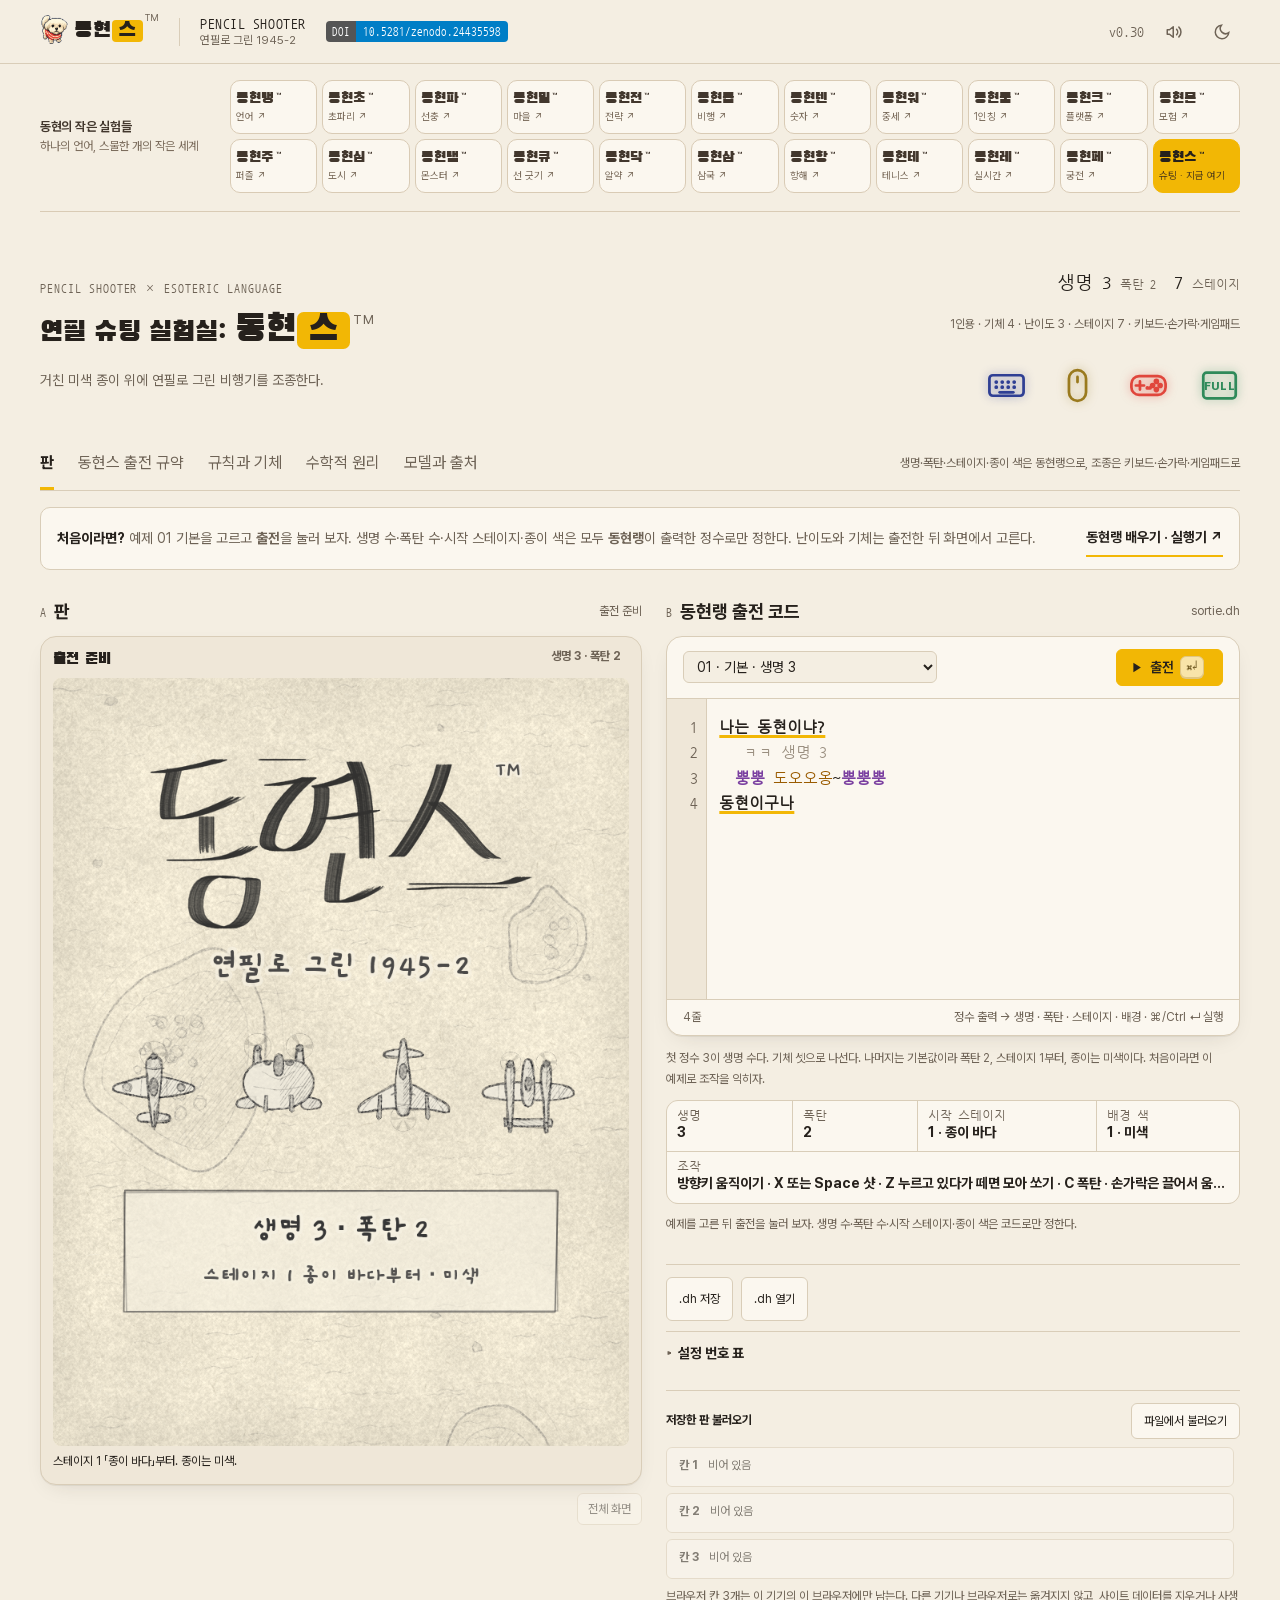
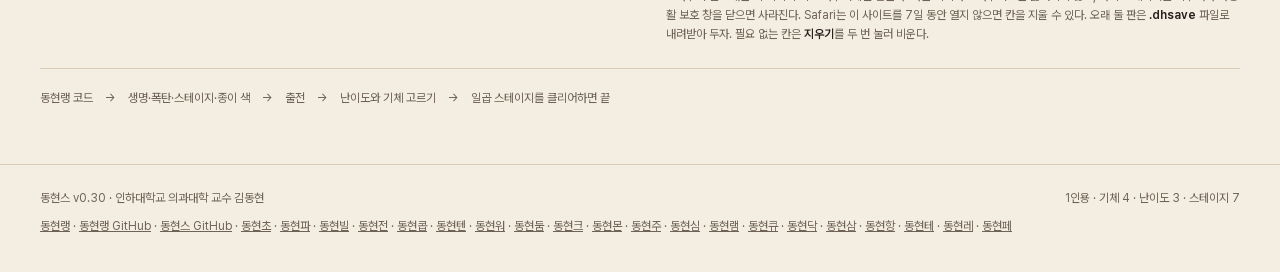
==== index.html @ a277fc1c "v0.30: 스테이지 6·7과 끝판왕, 엔딩 축하, 기체 균형 - 스테이지 6 「모눈 도시」, 7 「백지 하늘」을 더함. 새 적 넷, 중간 보스 둘, 보스 하늘 항모, 끝판왕 흑심" ====
<!doctype html>
<html lang="ko" data-theme="light">
<head>
  <meta charset="utf-8"><meta name="viewport" content="width=device-width,initial-scale=1,viewport-fit=cover">
  <meta name="description" content="동현랭으로 생명·폭탄·스테이지·종이 색을 정하고, 연필로 그린 비행기를 조종해 일곱 스테이지를 클리어하는 세로 슈팅 게임이다.">
  <title>동현스™ · 연필로 그린 1945-2</title>
  <link rel="icon" type="image/x-icon" sizes="16x16 32x32 48x48" href="./favicon.ico">
  <link rel="icon" type="image/png" sizes="32x32" href="./favicon.png">
  <link rel="apple-touch-icon" sizes="180x180" href="./apple-touch-icon.png">
  <style>@font-face{font-family:'Black Han Sans';src:url('[data-uri]') format('woff2');font-display:swap;font-weight:400}
@font-face{font-family:'Pretendard';src:url('[data-uri]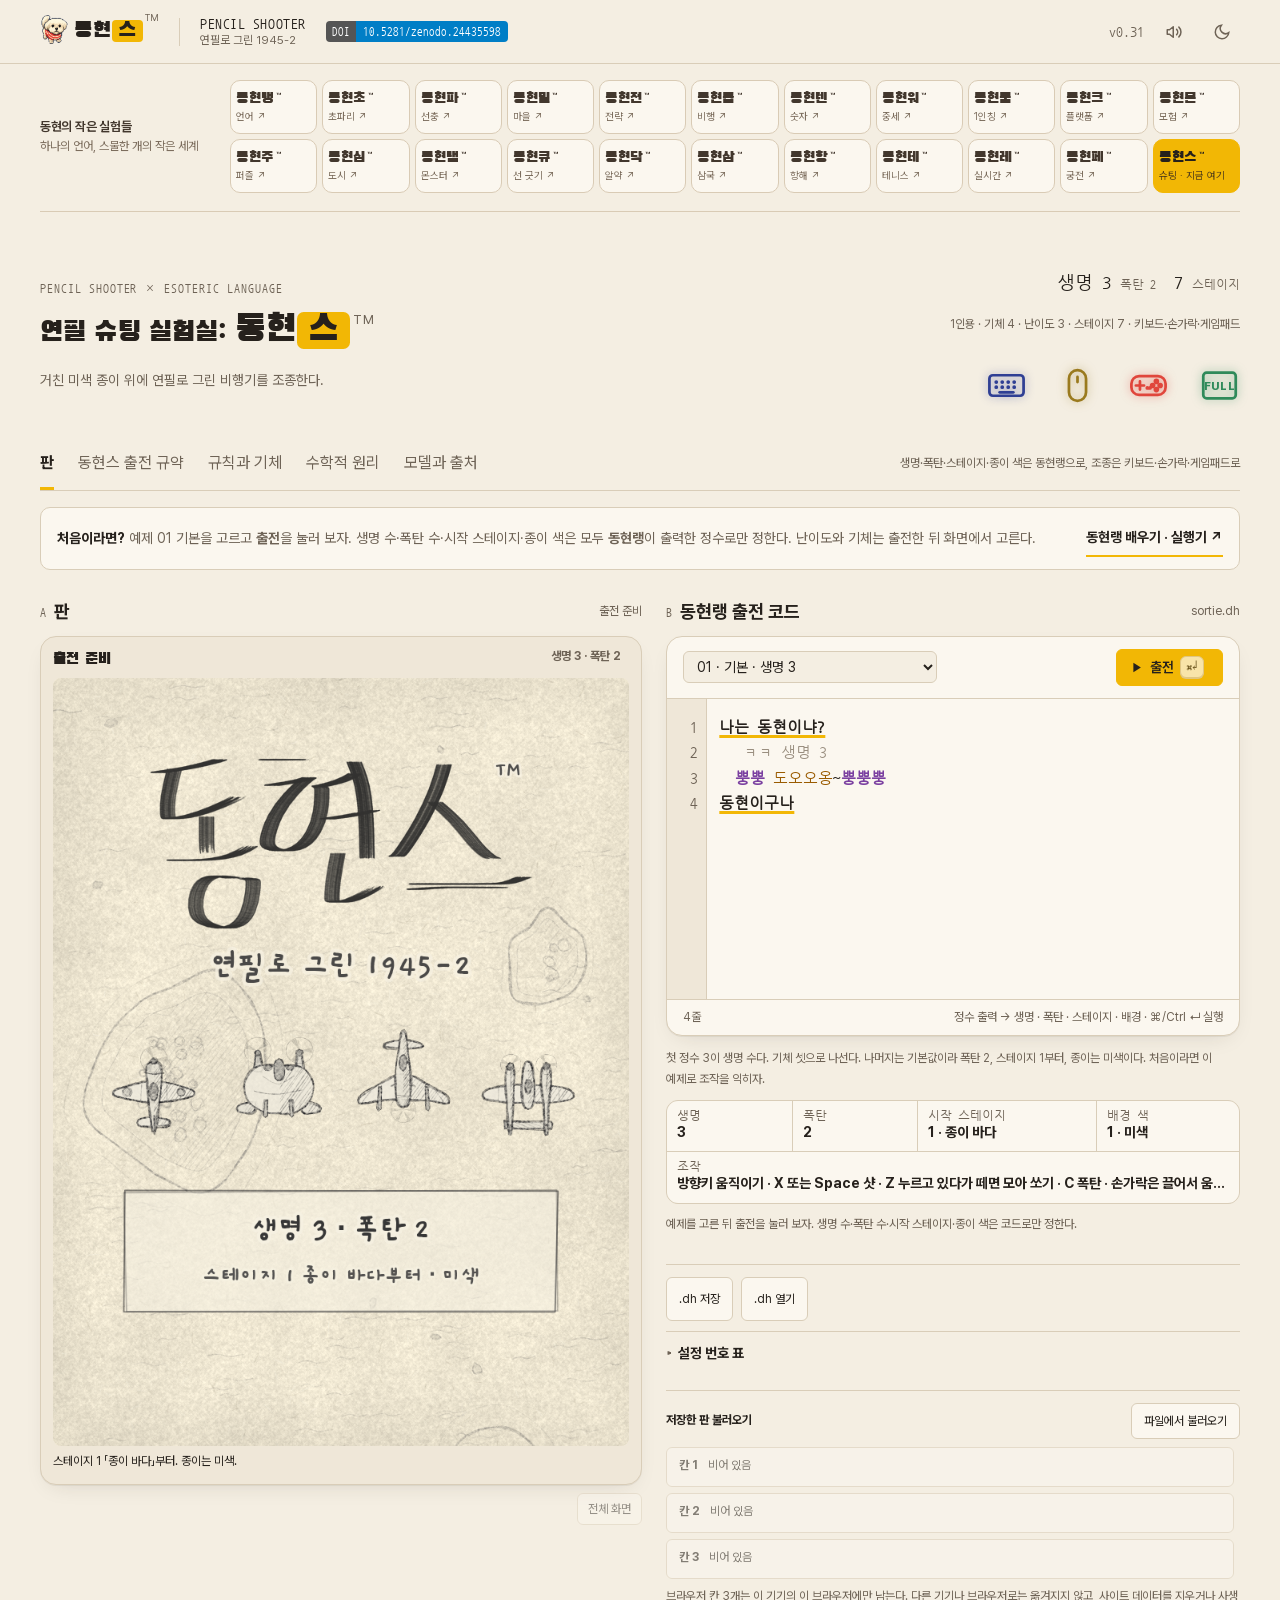
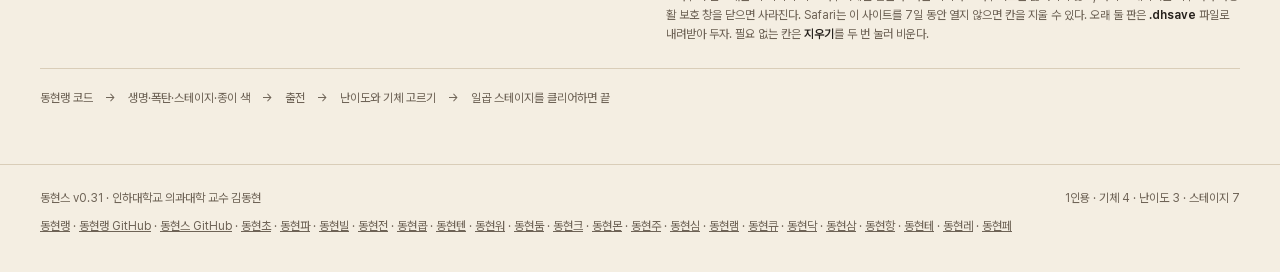
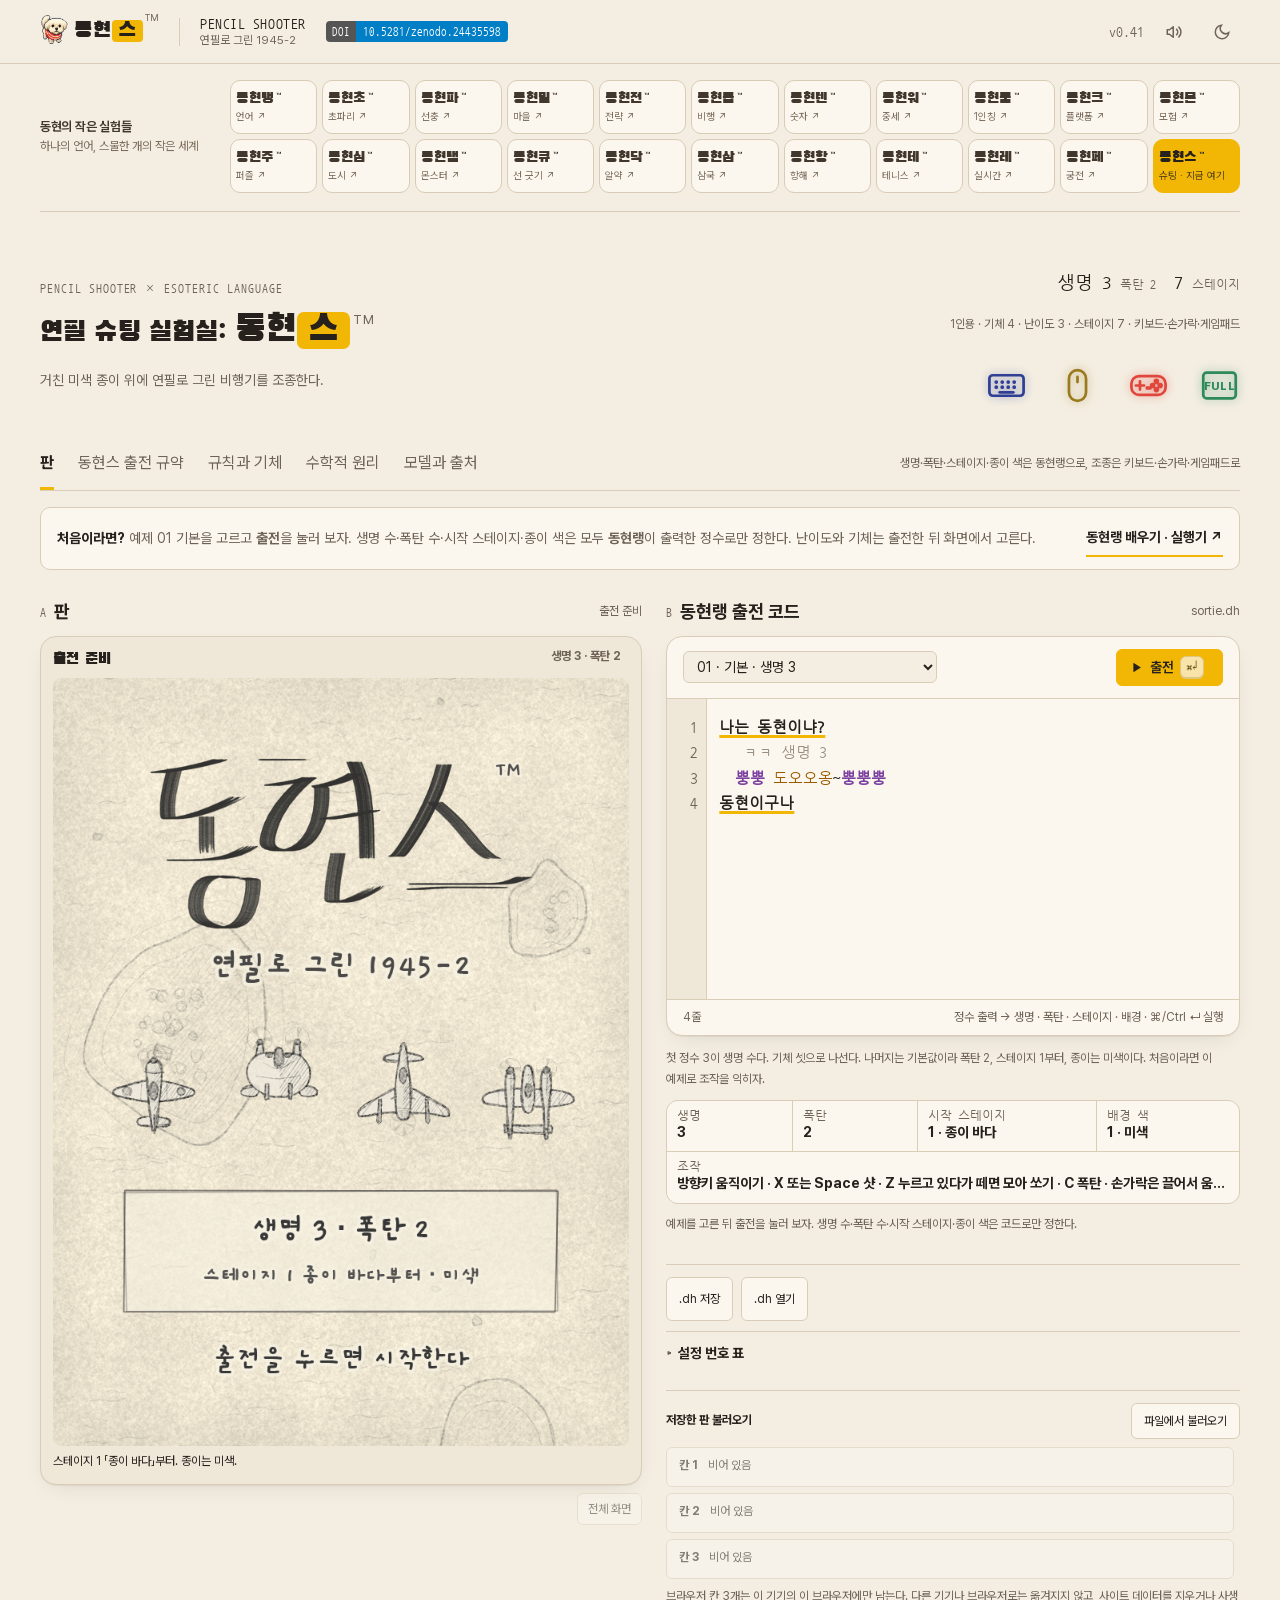
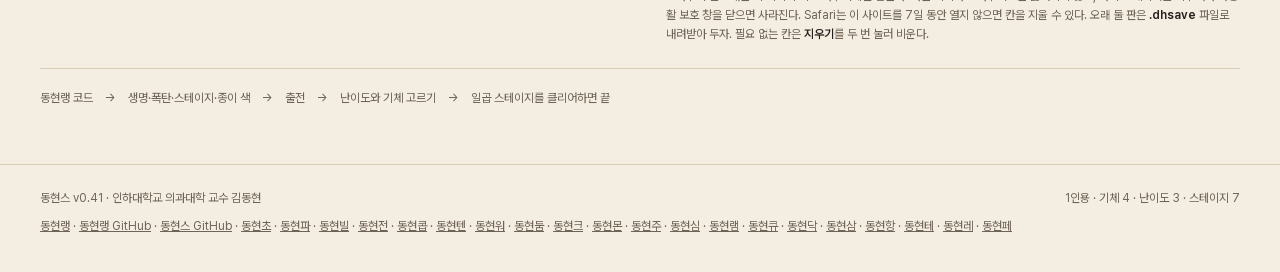
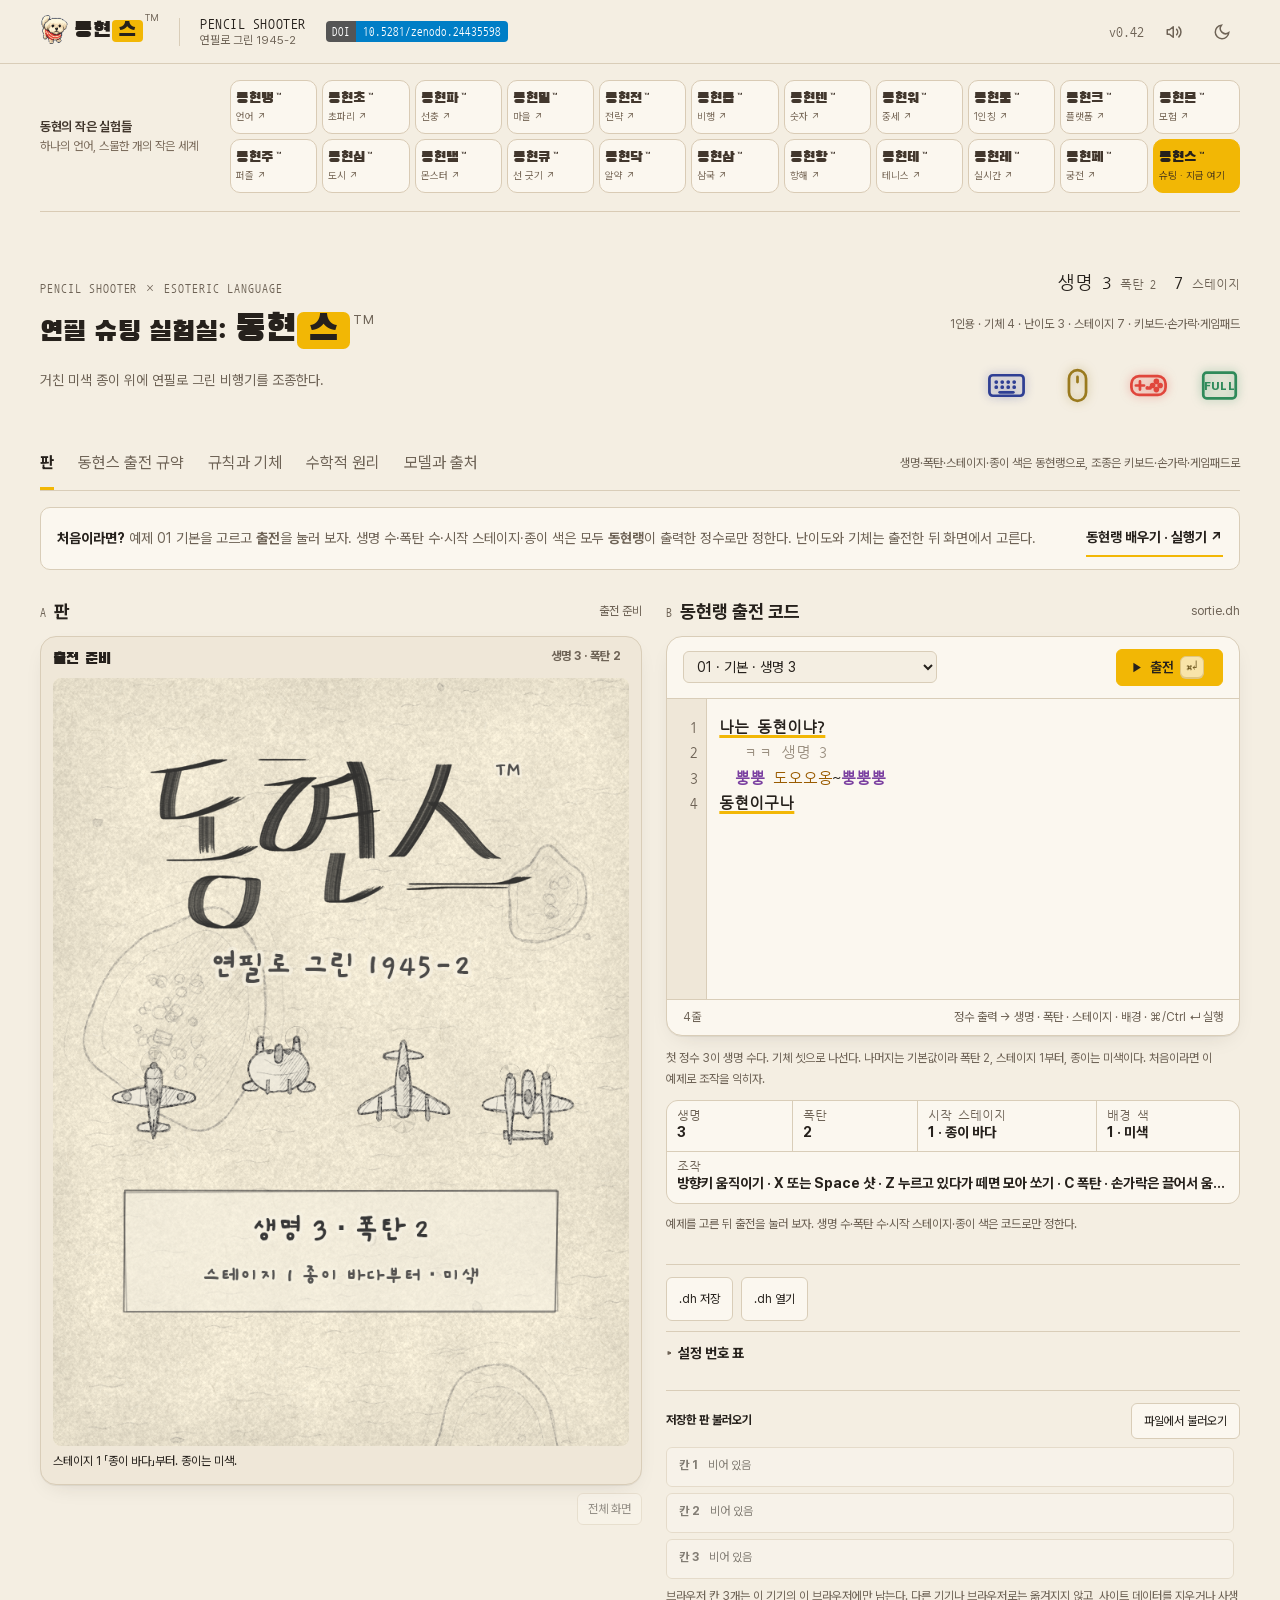
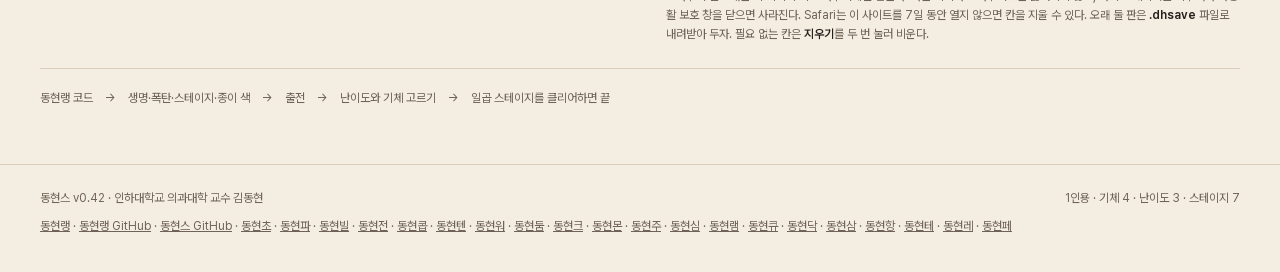
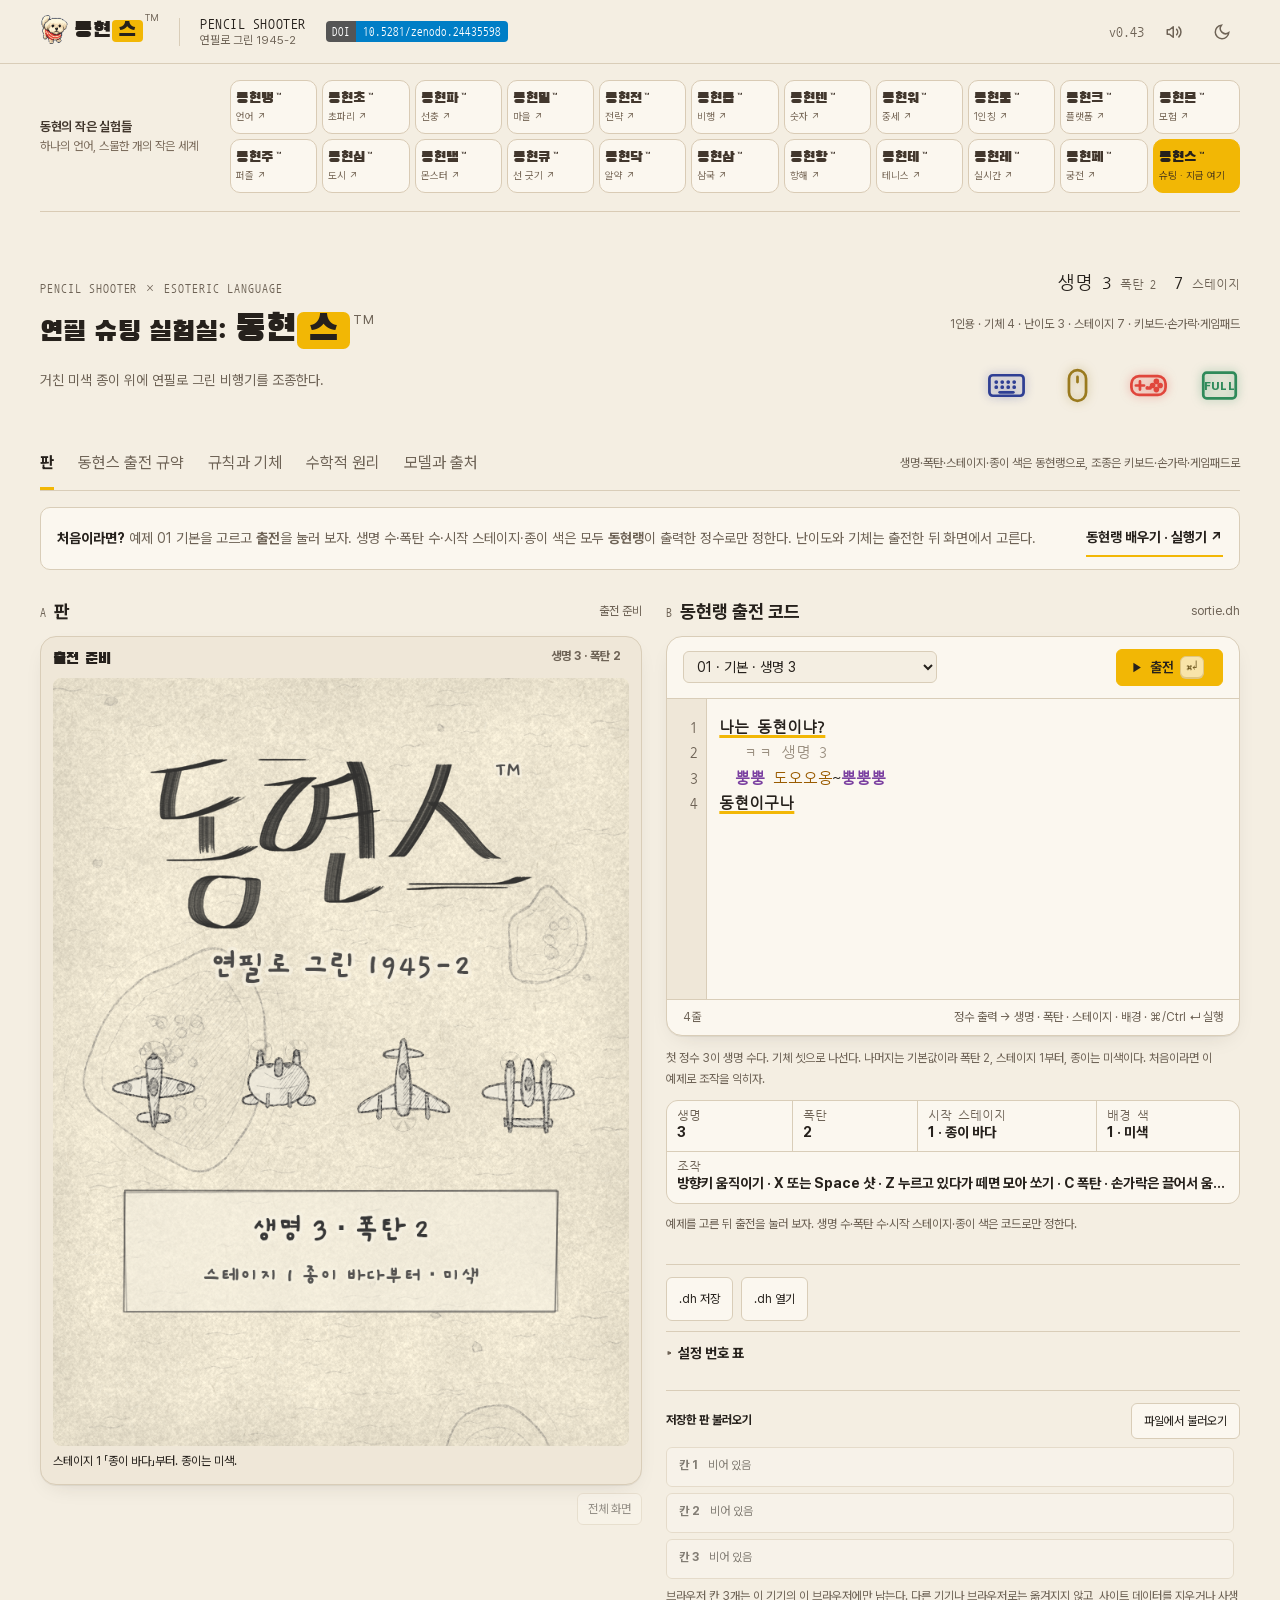
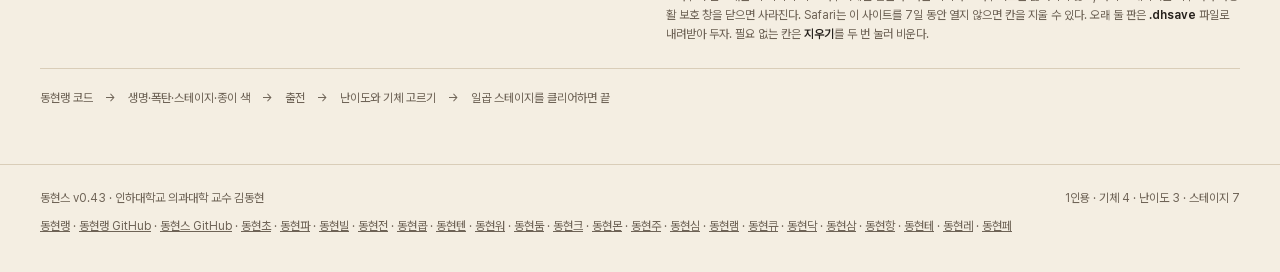
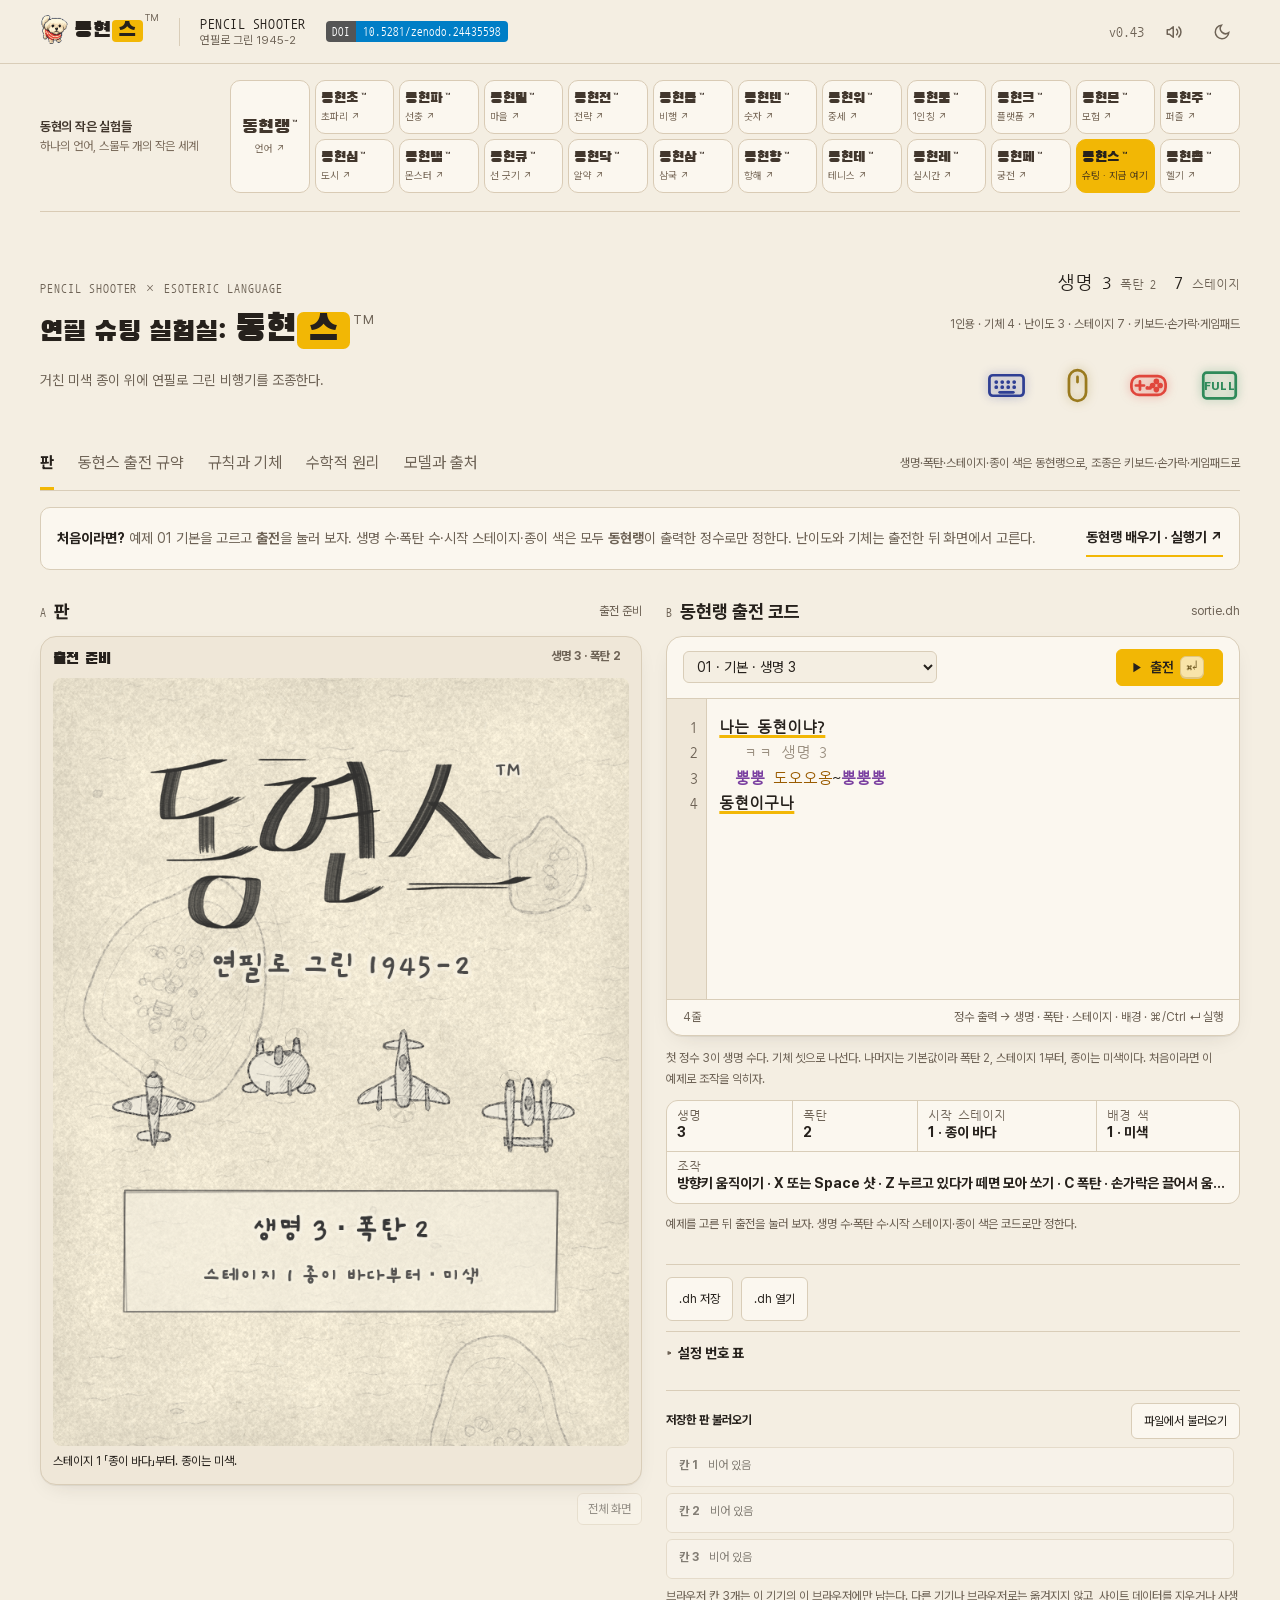
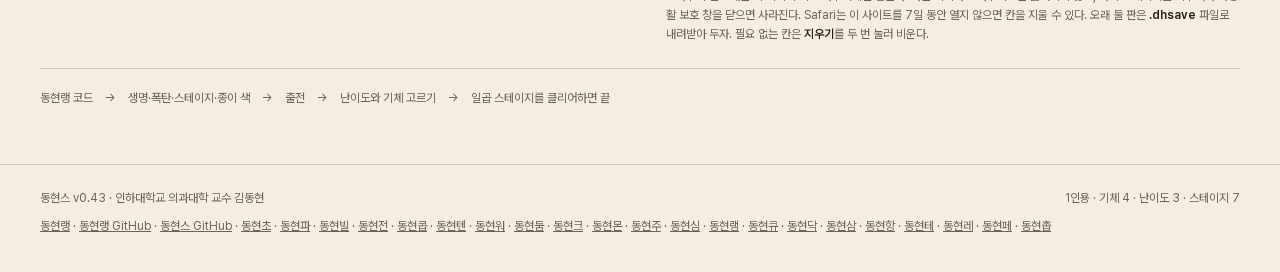
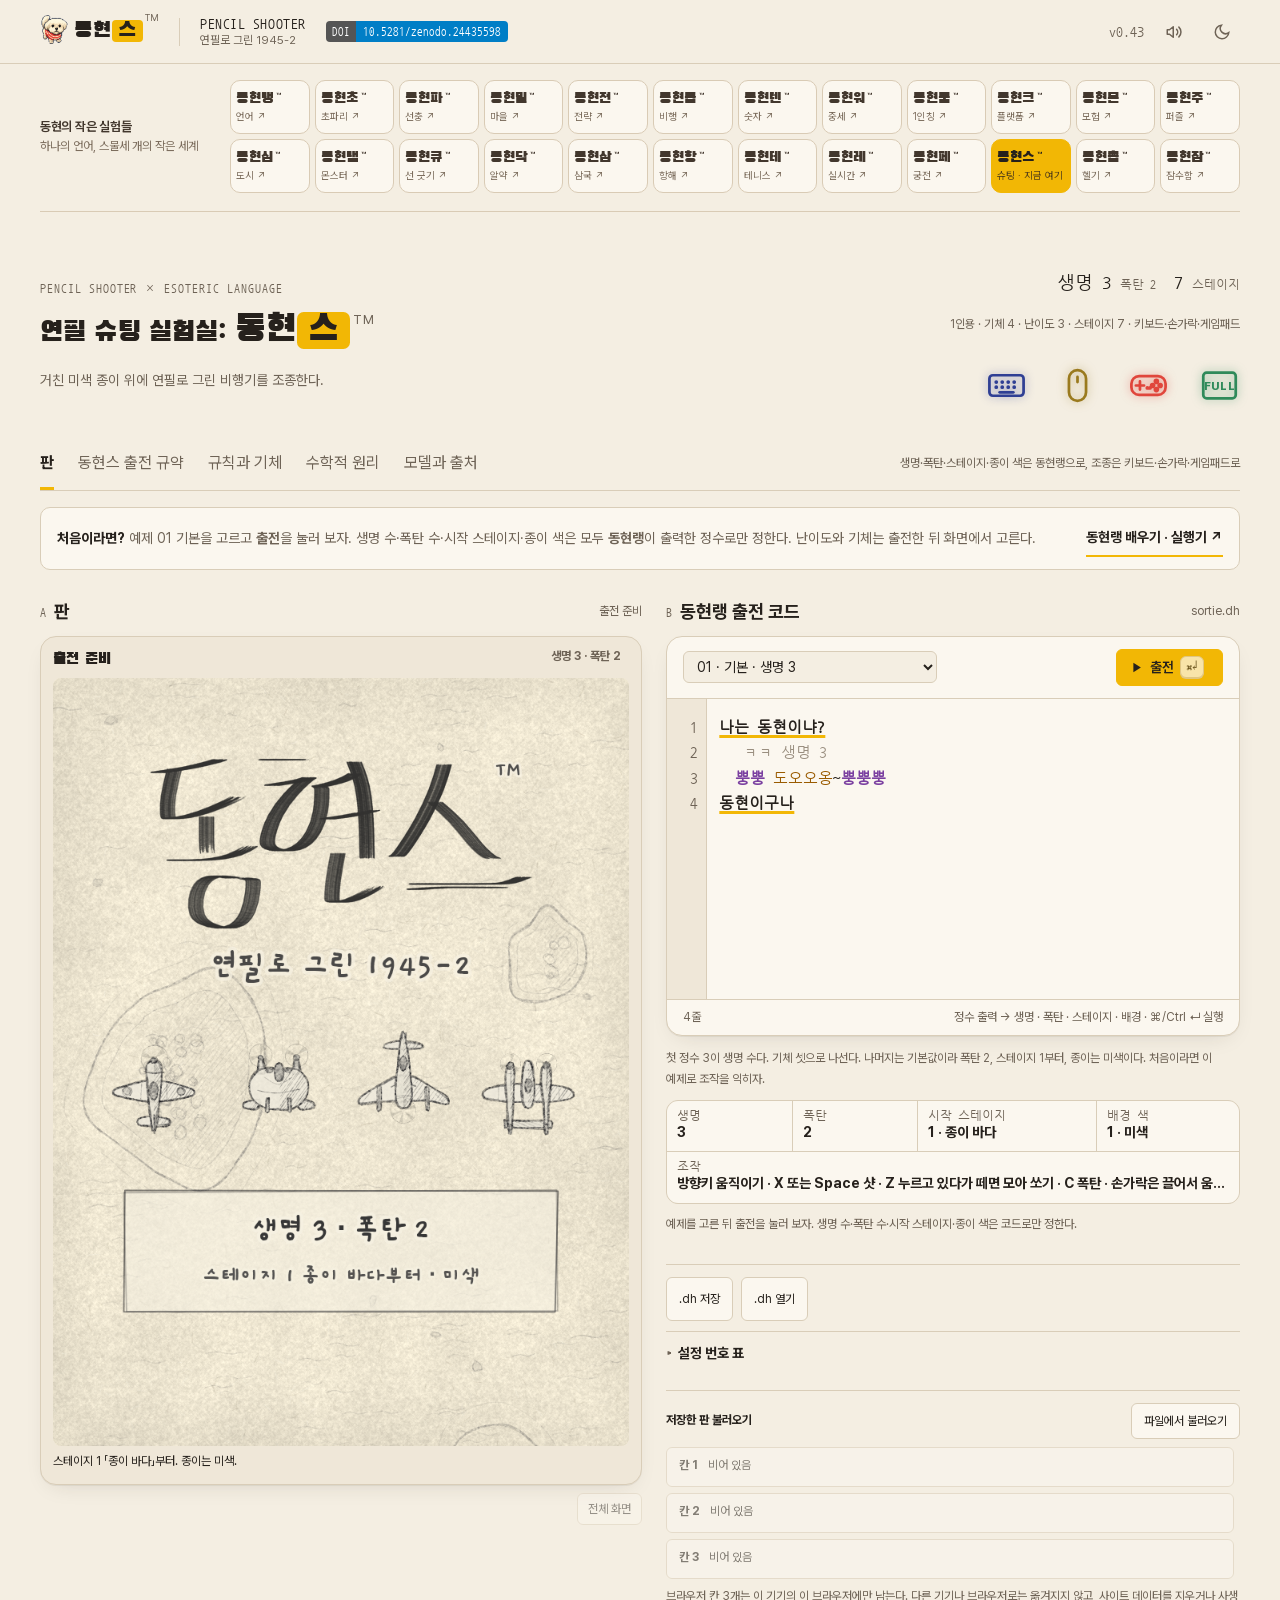
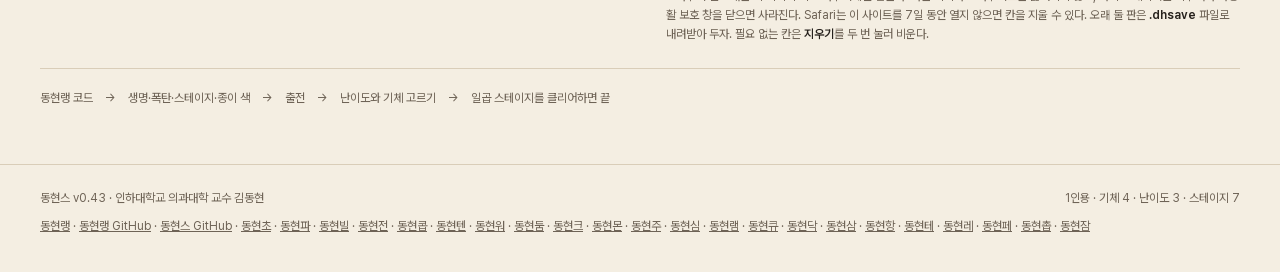
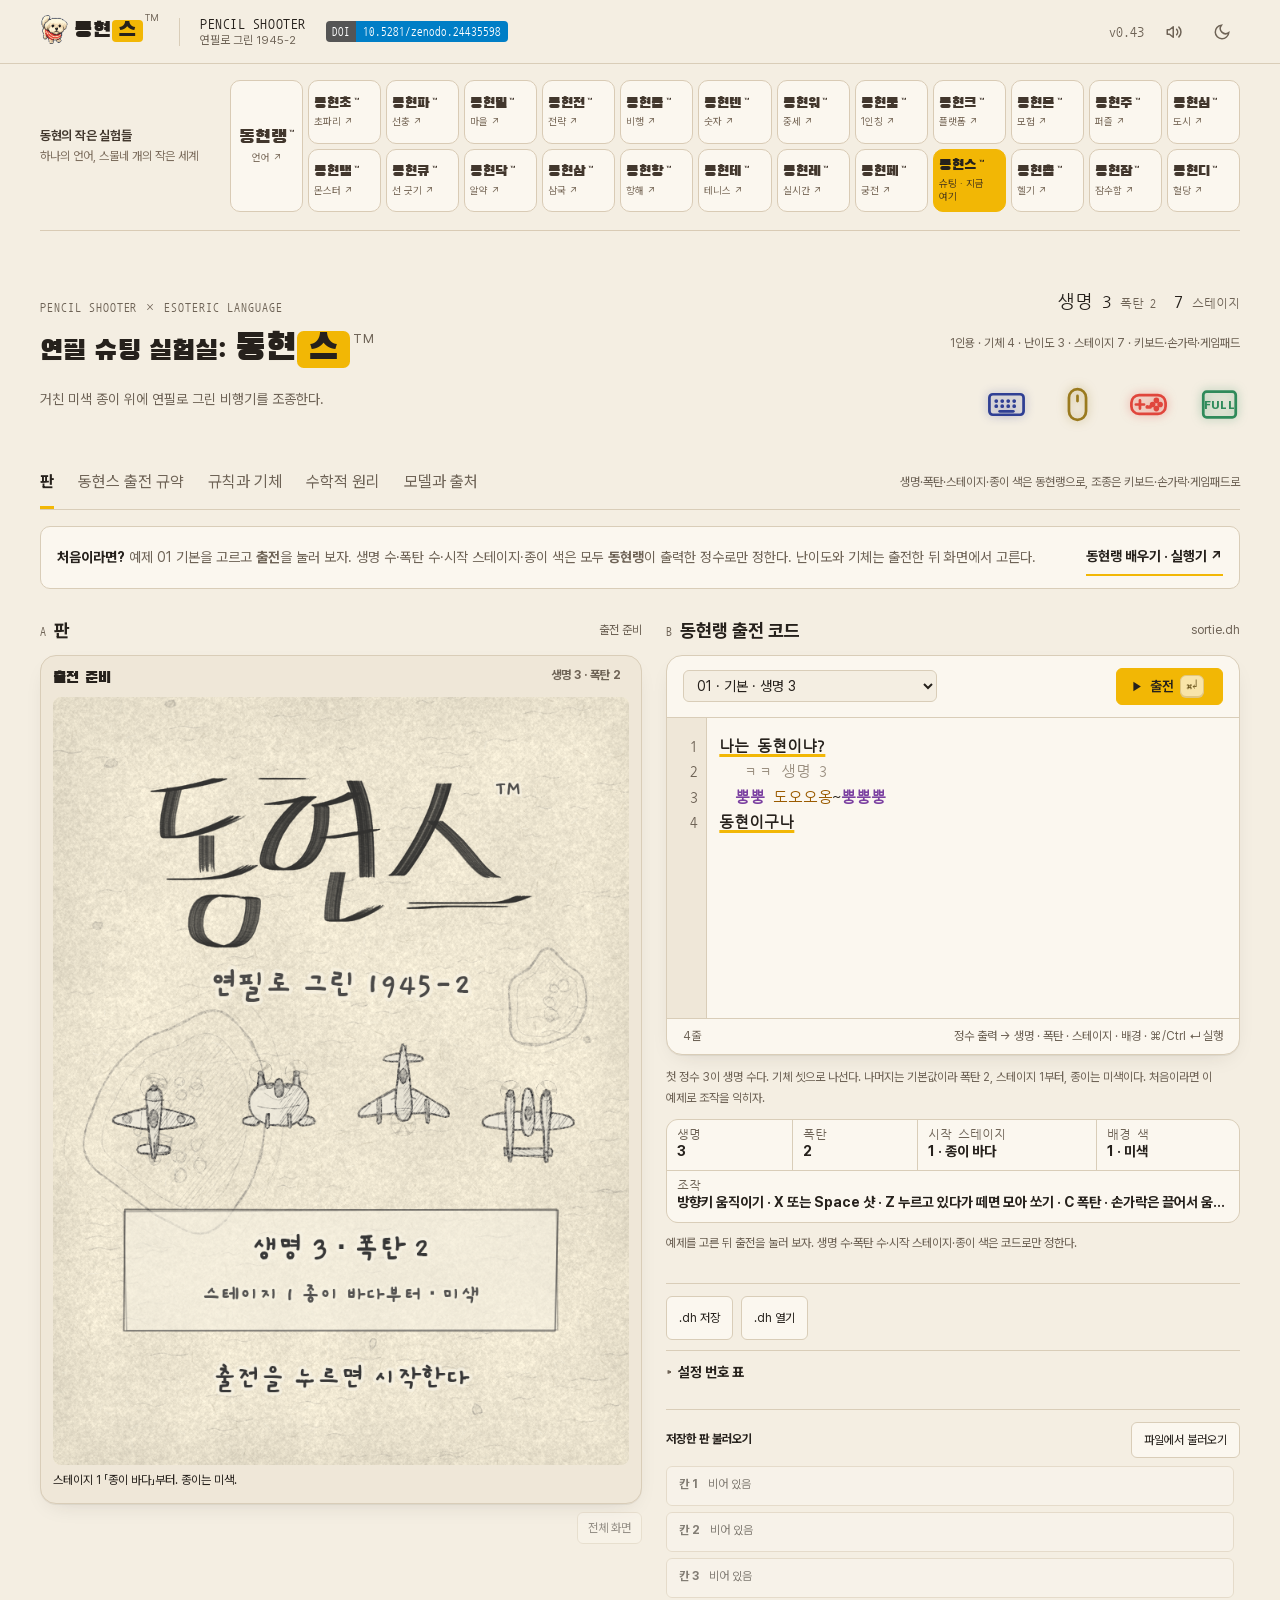
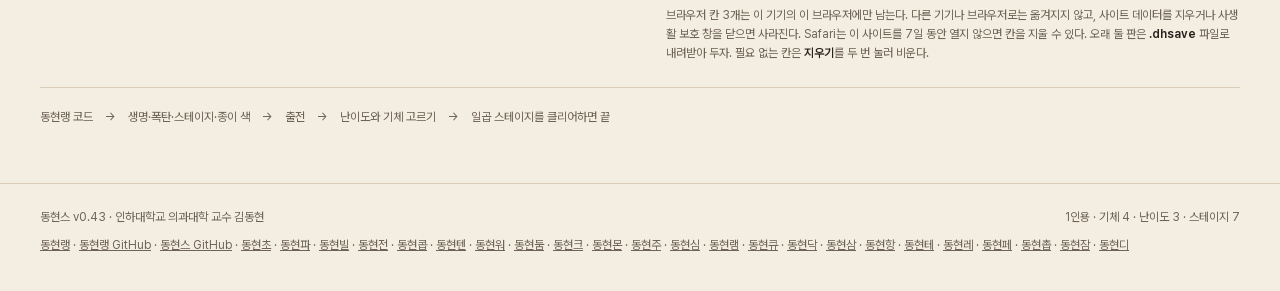
